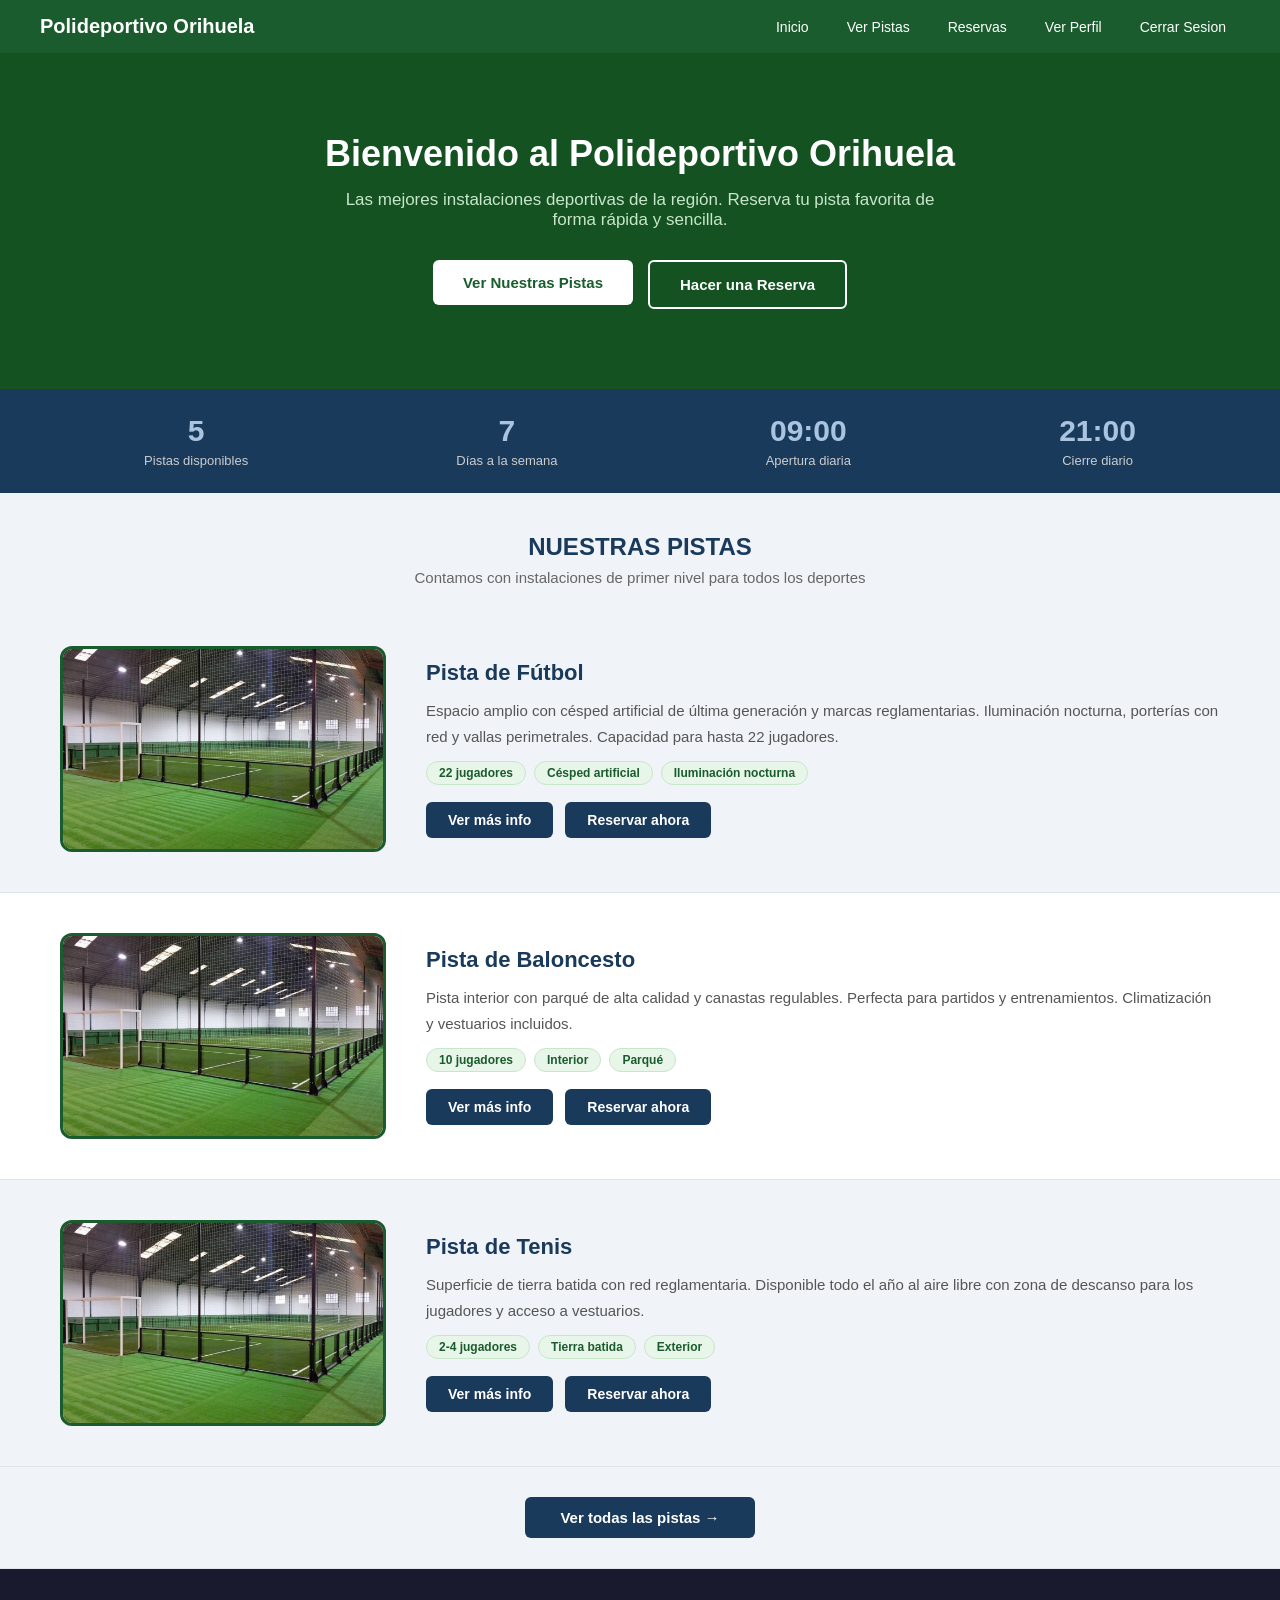
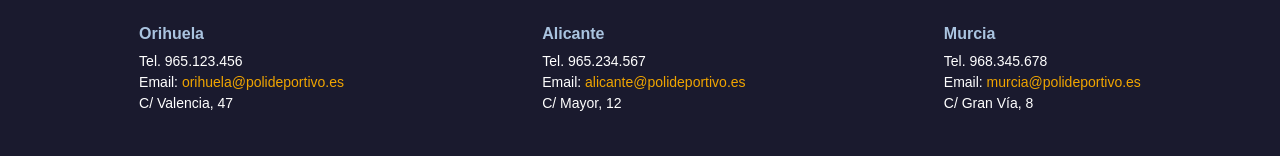
==== index.html @ 720e68ea "seccion deportes finalizada" ====
<!DOCTYPE html>
<html lang="en">
<head>
    <meta charset="UTF-8">
    <meta name="viewport" content="width=device-width, initial-scale=1.0">
    <title>Pagina principal</title>
    <link rel="stylesheet" href="css/cssIndex.css">
</head>
<body>
    <nav>
        <h1><a href="index.html">Polideportivo Orihuela</a></h1>
        <ul>
            <li><a href="index.html">Inicio</a></li>
            <li><a href="pistas.html">Ver Pistas</a></li>
            <li><a href="">Reservas</a></li>
            <li><a href="perfil.html">Ver Perfil</a></li>
            <li><a href="Login.html">Cerrar Sesion</a></li>
        </ul>
    </nav>

    <div class="cabecera">
        <div class="cabecera-contenido">
            <h2>Bienvenido al Polideportivo Orihuela</h2>
            <p>Las mejores instalaciones deportivas de la región. Reserva tu pista favorita de forma rápida y sencilla.</p>
            <div class="cabecera-botones">
                <a href="pistas.html"><button class="btn-cabecera-principal">Ver Nuestras Pistas</button></a>
                <a href="reservas.html"><button class="btn-cabecera-secundario">Hacer una Reserva</button></a>
            </div>
        </div>
    </div>

    <section class="datos-rapidos">
        <div class="dato">
            <span class="dato-numero">5</span>
            <span class="dato-texto">Pistas disponibles</span>
        </div>
        <div class="dato">
            <span class="dato-numero">7</span>
            <span class="dato-texto">Días a la semana</span>
        </div>
        <div class="dato">
            <span class="dato-numero">09:00</span>
            <span class="dato-texto">Apertura diaria</span>
        </div>
        <div class="dato">
            <span class="dato-numero">21:00</span>
            <span class="dato-texto">Cierre diario</span>
        </div>
    </section>

     <section class="seccion-titulo">
        <h2>NUESTRAS PISTAS</h2>
        <p>Contamos con instalaciones de primer nivel para todos los deportes</p>
    </section>

    <section class="deportes">
        <img src="imagenes/pistaDeFutbol.jpg" alt="Pista de fútbol">
        <div class="texto">
            <h2>Pista de Fútbol</h2>
            <p>Espacio amplio con césped artificial de última generación y marcas reglamentarias. Iluminación nocturna, porterías con red y vallas perimetrales. Capacidad para hasta 22 jugadores.</p>
            <div class="info-pista">
                <span class="badge">22 jugadores</span>
                <span class="badge">Césped artificial</span>
                <span class="badge">Iluminación nocturna</span>
            </div>
            <div class="botones">
                <a href="pistas.html"><button>Ver más info</button></a>
                <a href="reservas.html"><button class="btn-reservar">Reservar ahora</button></a>
            </div>
        </div>
    </section>

     <section class="deportes deportes-inverso">
        <img src="imagenes/pistaDeFutbol.jpg" alt="Pista de baloncesto">
        <div class="texto">
            <h2>Pista de Baloncesto</h2>
            <p>Pista interior con parqué de alta calidad y canastas regulables. Perfecta para partidos y entrenamientos. Climatización y vestuarios incluidos.</p>
            <div class="info-pista">
                <span class="badge">10 jugadores</span>
                <span class="badge">Interior</span>
                <span class="badge">Parqué</span>
            </div>
            <div class="botones">
                <a href="pistas.html"><button>Ver más info</button></a>
                <a href="reservas.html"><button class="btn-reservar">Reservar ahora</button></a>
            </div>
        </div>
    </section>

    <section class="deportes">
        <img src="imagenes/pistaDeFutbol.jpg" alt="Pista de tenis">
        <div class="texto">
            <h2>Pista de Tenis</h2>
            <p>Superficie de tierra batida con red reglamentaria. Disponible todo el año al aire libre con zona de descanso para los jugadores y acceso a vestuarios.</p>
            <div class="info-pista">
                <span class="badge">2-4 jugadores</span>
                <span class="badge">Tierra batida</span>
                <span class="badge">Exterior</span>
            </div>
            <div class="botones">
                <a href="pistas.html"><button>Ver más info</button></a>
                <a href="reservas.html"><button class="btn-reservar">Reservar ahora</button></a>
            </div>
        </div>
    </section>

    <div class="ver-todas">
        <a href="pistas.html"><button class="btn-ver-todas">Ver todas las pistas →</button></a>
    </div>




    
    <footer>
        <div class="footer">
            <h3>Orihuela</h3>
            <p>Tel. 965.123.456</p>
            <p>Email: <a href="#">orihuela@polideportivo.es</a></p>
            <p>C/ Valencia, 47</p>
        </div>
        <div class="footer">
            <h3>Alicante</h3>
            <p>Tel. 965.234.567</p>
            <p>Email: <a href="#">alicante@polideportivo.es</a></p>
            <p>C/ Mayor, 12</p>
        </div>
        <div class="footer">
            <h3>Murcia</h3>
            <p>Tel. 968.345.678</p>
            <p>Email: <a href="#">murcia@polideportivo.es</a></p>
            <p>C/ Gran Vía, 8</p>
        </div>
    </footer>

</body>
</html>
---- css/cssIndex.css ----
body {
    margin: 0;
    padding: 0;
    font-family: Arial, sans-serif;
    background-color: #f4f7f6;
}

nav {
    display: flex;
    justify-content: space-between;
    align-items: center;
    padding: 15px 40px;
    background-color: #1a5c2d;
    color: white;
}

nav h1 {
    font-size: 20px;
    margin: 0;
}

nav h1 a {
    color: white;
    text-decoration: none;
    font-weight: bold;
}

nav ul {
    list-style: none;
    display: flex;
    gap: 10px;
    margin: 0;
    padding: 0;
}

nav ul li a {
    color: white;
    text-decoration: none;
    font-size: 14px;
    padding: 7px 14px;
    border-radius: 5px;
}

nav ul li a:hover {
    background-color: #145222;
}

.cabecera {
    background-color: #145222;
    padding: 80px 40px;
    text-align: center;
    color: white;
}

.cabecera-contenido h2 {
    font-size: 36px;
    margin: 0 0 15px 0;
    color: white;
    background: none;
    padding: 0;
    text-align: center;
}

.cabecera-contenido p {
    font-size: 17px;
    color: #c8e6c9;
    margin: 0 0 30px 0;
    max-width: 600px;
    margin-left: auto;
    margin-right: auto;
}

.cabecera-botones {
    display: flex;
    justify-content: center;
    gap: 15px;
}

.btn-cabecera-principal {
    padding: 14px 30px;
    background-color: white;
    color: #1a5c2d;
    border: none;
    border-radius: 6px;
    cursor: pointer;
    font-weight: bold;
    font-size: 15px;
}

.btn-cabecera-principal:hover {
    background-color: #e8f5e9;
}

.btn-cabecera-secundario {
    padding: 14px 30px;
    background-color: transparent;
    color: white;
    border: 2px solid white;
    border-radius: 6px;
    cursor: pointer;
    font-weight: bold;
    font-size: 15px;
}

.btn-cabecera-secundario:hover {
    background-color: rgba(255,255,255,0.1);
}

.datos-rapidos {
    display: flex;
    justify-content: space-around;
    background-color: #1a3a5c;
    padding: 25px 40px;
    color: white;
}

.dato {
    display: flex;
    flex-direction: column;
    align-items: center;
    gap: 5px;
}

.dato-numero {
    font-size: 30px;
    font-weight: bold;
    color: #aac4e0;
}

.dato-texto {
    font-size: 13px;
    color: #ccc;
}

.seccion-titulo {
    text-align: center;
    padding: 40px 30px 20px 30px;
    background-color: #f0f4f8;
}

.seccion-titulo h2 {
    color: #1a3a5c;
    font-size: 24px;
    margin: 0 0 8px 0;
    text-align: center;
    padding: 0;
    background: none;
}

.seccion-titulo p {
    color: #666;
    font-size: 15px;
    margin: 0;
}

.deportes {
    display: flex;
    align-items: center;
    gap: 40px;
    padding: 40px 60px;
    background-color: #f0f4f8;
    border-bottom: 1px solid #dde4ec;
}

.deportes-inverso {
    background-color: #ffffff;
}

.deportes img {
    width: 320px;
    height: 200px;
    border-radius: 12px;
    border: 3px solid #1a5c2d;
    background-color: #c8e6c9;
}

.texto {
    display: flex;
    flex-direction: column;
    gap: 12px;
    flex: 1;
}

.texto h2 {
    text-align: left;
    padding: 0;
    background-color: transparent;
    color: #1a3a5c;
    font-size: 22px;
    margin: 0;
}

.texto p {
    color: #555;
    line-height: 1.7;
    margin: 0;
    font-size: 15px;
}

.info-pista {
    display: flex;
    gap: 8px;
    flex-wrap: wrap;
}

.badge {
    background-color: #e8f5e9;
    color: #1a5c2d;
    padding: 4px 12px;
    border-radius: 12px;
    font-size: 12px;
    font-weight: bold;
    border: 1px solid #c8e6c9;
}

.botones {
    display: flex;
    gap: 12px;
    margin-top: 5px;
}

.botones button {
    padding: 10px 22px;
    background-color: #1a3a5c;
    color: white;
    border: none;
    border-radius: 6px;
    cursor: pointer;
    font-weight: bold;
    font-size: 14px;
}

.botones button:hover {
    background-color: #122a45;
}

.btn-reservar {
    background-color: #1a5c2d;
}

.btn-reservar:hover {
    background-color: #145222;
}

.ver-todas {
    text-align: center;
    padding: 30px;
    background-color: #f0f4f8;
    border-bottom: 1px solid #dde4ec;
}

.btn-ver-todas {
    padding: 12px 35px;
    background-color: #1a3a5c;
    color: white;
    border: none;
    border-radius: 6px;
    cursor: pointer;
    font-weight: bold;
    font-size: 15px;
}

.btn-ver-todas:hover {
    background-color: #122a45;
}



footer {
    display: flex;
    justify-content: space-around;
    padding: 40px;
    background-color: #1a1a2e;
    color: white;
}

.footer h3 {
    margin-bottom: 10px;
    color: #aac4e0;
    font-size: 16px;
}

.footer p {
    font-size: 14px;
    margin: 5px 0;
}

.footer a {
    color: #f0a500;
    text-decoration: none;
}

.footer a:hover {
    color: #ffc233;
}
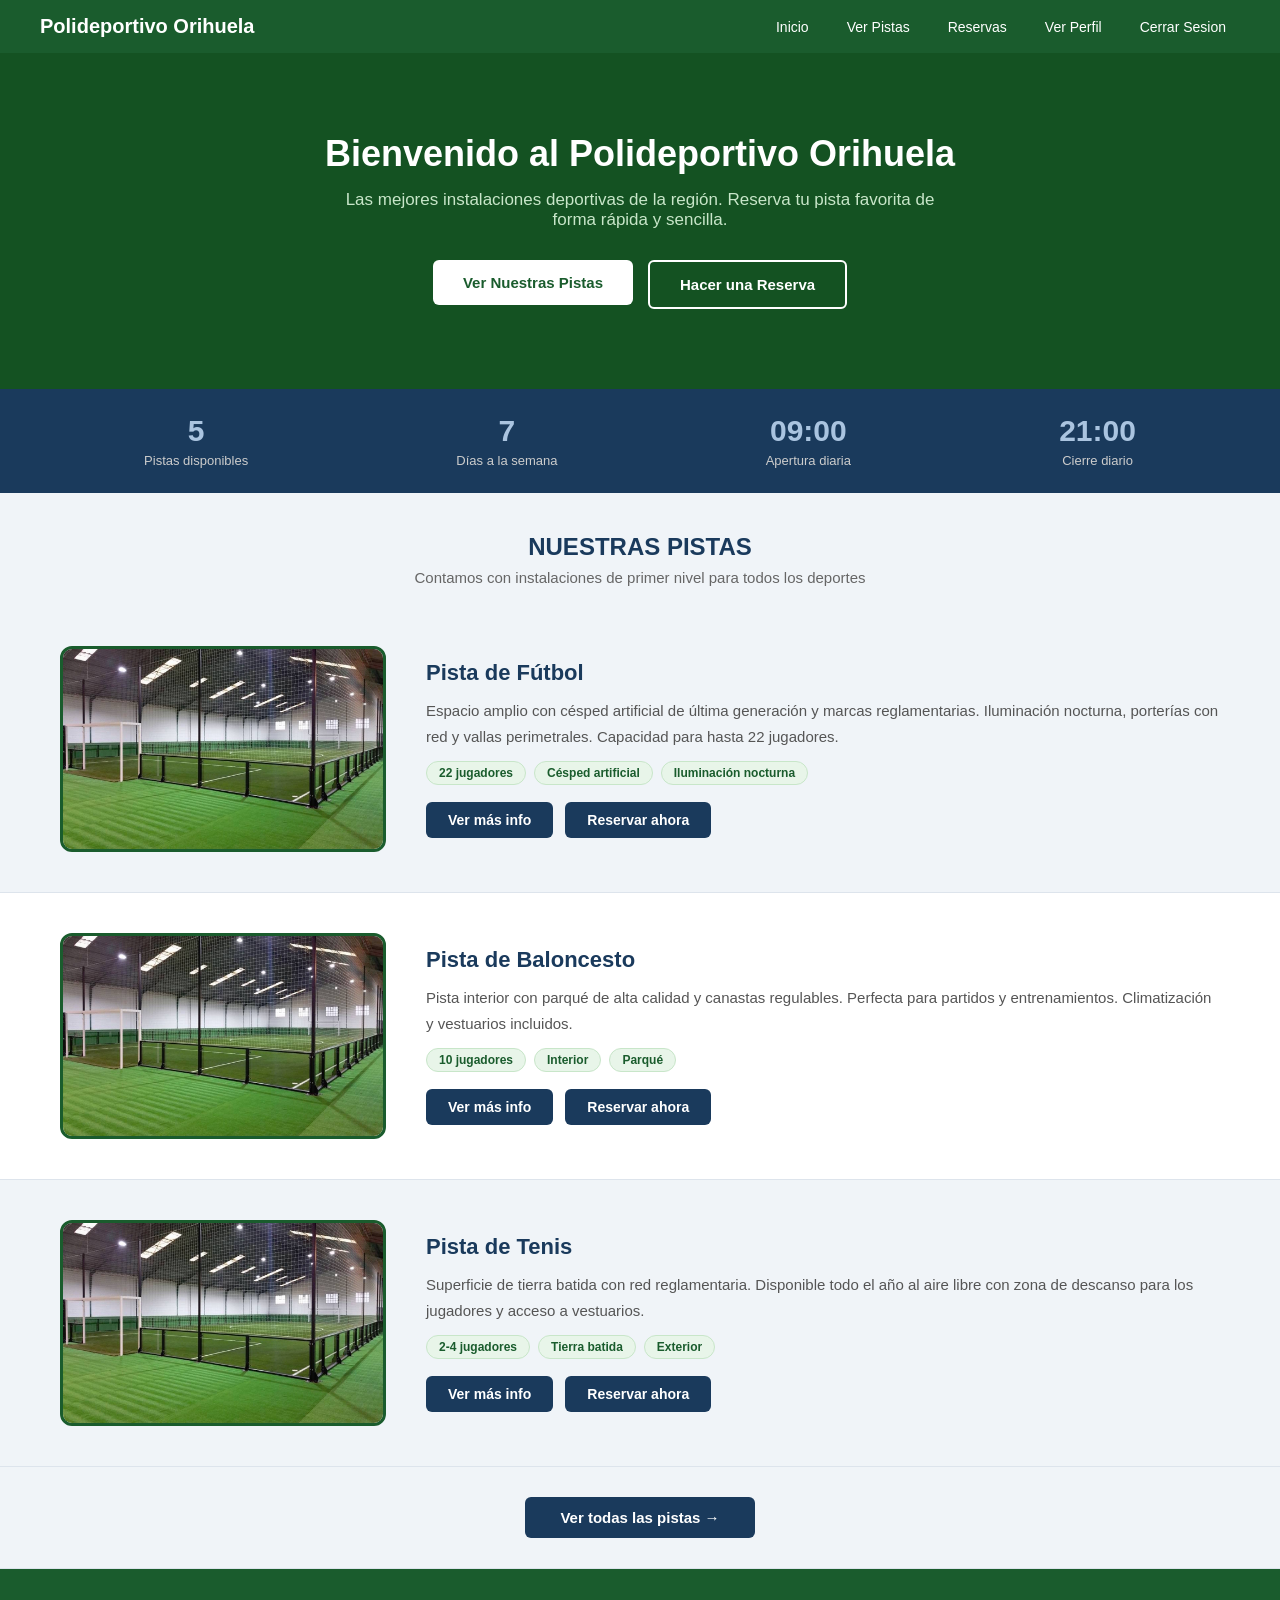
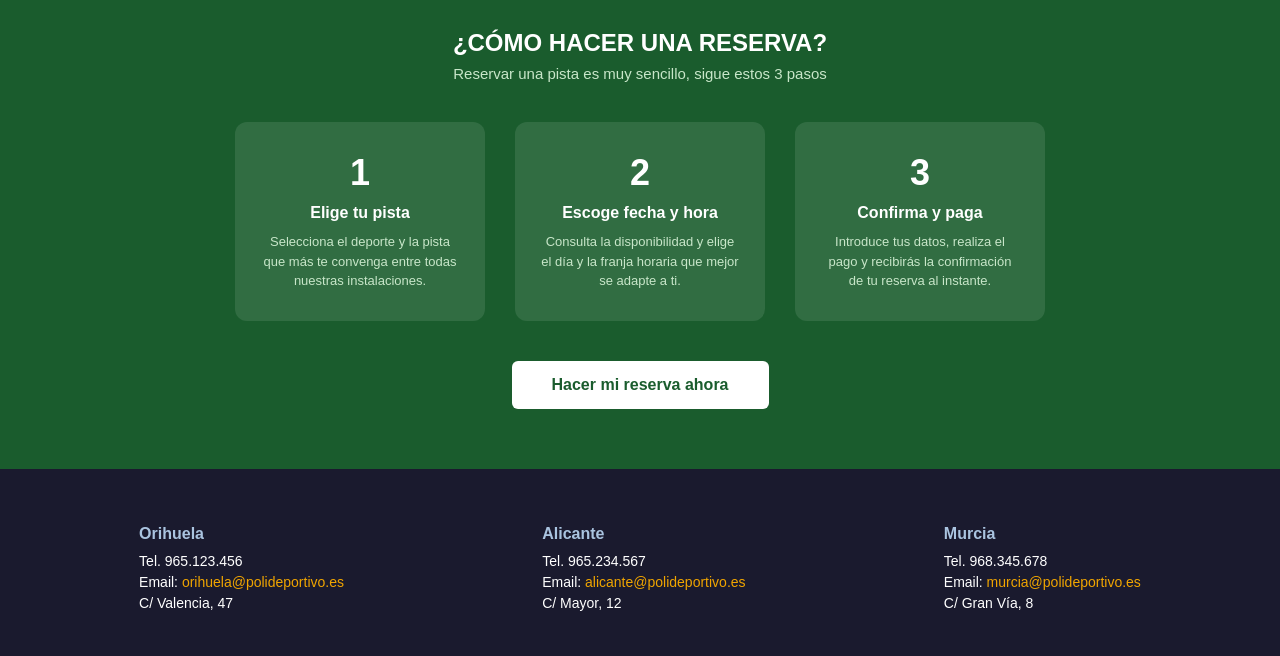
==== commit 0d21c5af: "Realizar apartado de como se realiza una reserva con tipografia pendiente de cambiar" ====
--- a/index.html
+++ b/index.html
@@ -108,6 +108,30 @@
         <a href="pistas.html"><button class="btn-ver-todas">Ver todas las pistas →</button></a>
     </div>
 
+     <section class="como-reservar">
+        <h2>¿CÓMO HACER UNA RESERVA?</h2>
+        <p>Reservar una pista es muy sencillo, sigue estos 3 pasos</p>
+        <div class="pasos">
+            <div class="paso">
+                <span class="paso-numero">1</span>
+                <h3>Elige tu pista</h3>
+                <p>Selecciona el deporte y la pista que más te convenga entre todas nuestras instalaciones.</p>
+            </div>
+            <div class="paso">
+                <span class="paso-numero">2</span>
+                <h3>Escoge fecha y hora</h3>
+                <p>Consulta la disponibilidad y elige el día y la franja horaria que mejor se adapte a ti.</p>
+            </div>
+            <div class="paso">
+                <span class="paso-numero">3</span>
+                <h3>Confirma y paga</h3>
+                <p>Introduce tus datos, realiza el pago y recibirás la confirmación de tu reserva al instante.</p>
+            </div>
+        </div>
+        <a href="reservas.html"><button class="btn-reserva-grande">Hacer mi reserva ahora</button></a>
+    </section>
+
+
 
 
 
--- a/css/cssIndex.css
+++ b/css/cssIndex.css
@@ -264,6 +264,80 @@
     background-color: #122a45;
 }
 
+.como-reservar {
+    background-color: #1a5c2d;
+    color: white;
+    padding: 60px 40px;
+    text-align: center;
+}
+
+.como-reservar h2 {
+    font-size: 24px;
+    margin: 0 0 8px 0;
+    color: white;
+    text-align: center;
+    padding: 0;
+    background: none;
+}
+
+.como-reservar > p {
+    color: #c8e6c9;
+    margin: 0 0 40px 0;
+    font-size: 15px;
+}
+
+.pasos {
+    display: flex;
+    justify-content: center;
+    gap: 30px;
+    margin-bottom: 40px;
+}
+
+.paso {
+    background-color: rgba(255,255,255,0.1);
+    border-radius: 12px;
+    padding: 30px 25px;
+    width: 200px;
+}
+
+.paso-numero {
+    font-size: 36px;
+    font-weight: bold;
+    color: white;
+    display: block;
+    margin-bottom: 10px;
+}
+
+.paso h3 {
+    margin: 0 0 10px 0;
+    font-size: 16px;
+    color: white;
+}
+
+.paso p {
+    margin: 0;
+    font-size: 13px;
+    color: #c8e6c9;
+    line-height: 1.5;
+}
+
+.btn-reserva-grande {
+    padding: 15px 40px;
+    background-color: white;
+    color: #1a5c2d;
+    border: none;
+    border-radius: 6px;
+    cursor: pointer;
+    font-weight: bold;
+    font-size: 16px;
+}
+
+.btn-reserva-grande:hover {
+    background-color: #e8f5e9;
+}
+
+
+
 
 
 footer {
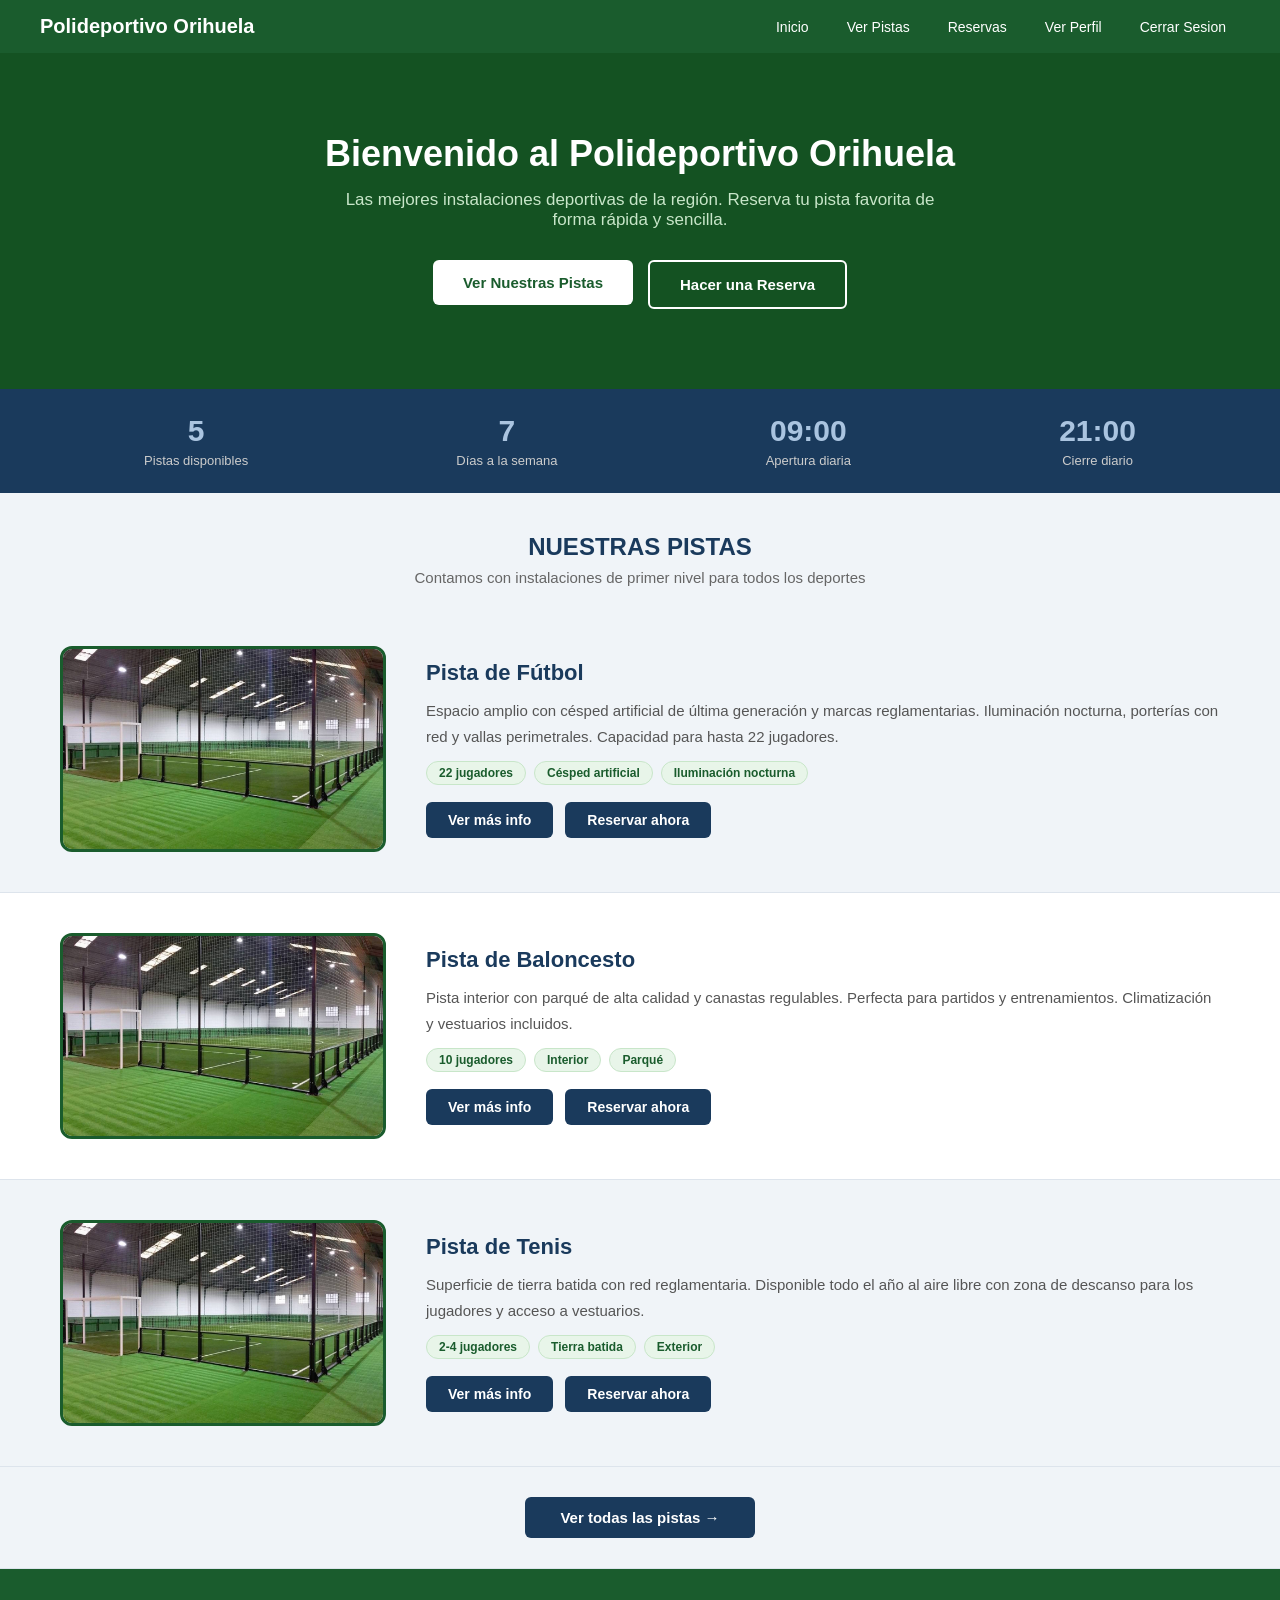
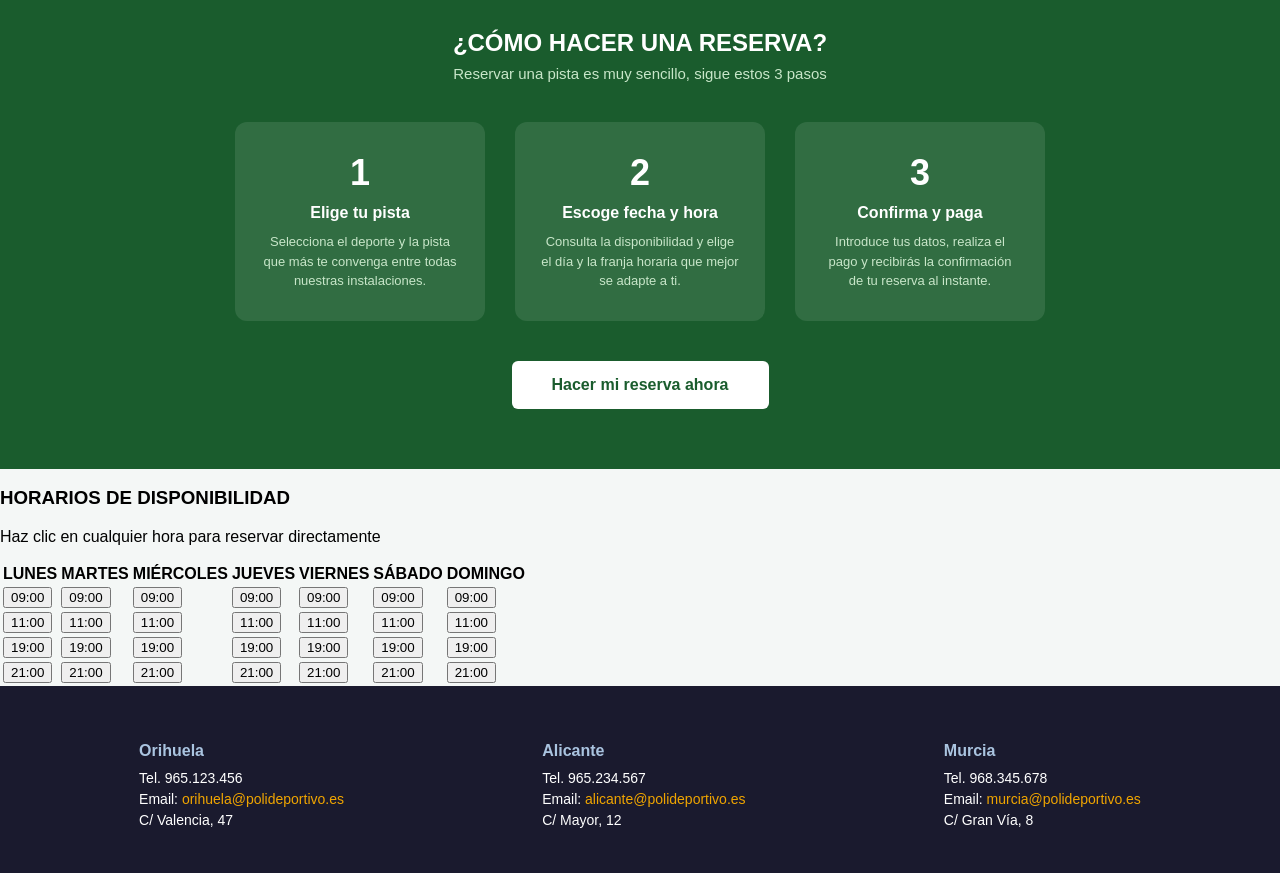
==== commit 97da132d: "html del calendario realizado falta aplicarle las hojas de estilo" ====
--- a/index.html
+++ b/index.html
@@ -131,6 +131,63 @@
         <a href="reservas.html"><button class="btn-reserva-grande">Hacer mi reserva ahora</button></a>
     </section>
 
+      <section id="calendario">
+        <h3>HORARIOS DE DISPONIBILIDAD</h3>
+        <p class="calendario-sub">Haz clic en cualquier hora para reservar directamente</p>
+        <table>
+            <thead>
+                <tr>
+                    <th>LUNES</th>
+                    <th>MARTES</th>
+                    <th>MIÉRCOLES</th>
+                    <th>JUEVES</th>
+                    <th>VIERNES</th>
+                    <th>SÁBADO</th>
+                    <th>DOMINGO</th>
+                </tr>
+            </thead>
+            <tbody>
+                <tr>
+                    <td><a href="reservas.html"><button class="hora">09:00</button></a></td>
+                    <td><a href="reservas.html"><button class="hora">09:00</button></a></td>
+                    <td><a href="reservas.html"><button class="hora">09:00</button></a></td>
+                    <td><a href="reservas.html"><button class="hora">09:00</button></a></td>
+                    <td><a href="reservas.html"><button class="hora">09:00</button></a></td>
+                    <td><a href="reservas.html"><button class="hora">09:00</button></a></td>
+                    <td><a href="reservas.html"><button class="hora">09:00</button></a></td>
+                </tr>
+                <tr>
+                    <td><a href="reservas.html"><button class="hora">11:00</button></a></td>
+                    <td><a href="reservas.html"><button class="hora">11:00</button></a></td>
+                    <td><a href="reservas.html"><button class="hora">11:00</button></a></td>
+                    <td><a href="reservas.html"><button class="hora">11:00</button></a></td>
+                    <td><a href="reservas.html"><button class="hora">11:00</button></a></td>
+                    <td><a href="reservas.html"><button class="hora">11:00</button></a></td>
+                    <td><a href="reservas.html"><button class="hora">11:00</button></a></td>
+                </tr>
+                <tr>
+                    <td><a href="reservas.html"><button class="hora">19:00</button></a></td>
+                    <td><a href="reservas.html"><button class="hora">19:00</button></a></td>
+                    <td><a href="reservas.html"><button class="hora">19:00</button></a></td>
+                    <td><a href="reservas.html"><button class="hora">19:00</button></a></td>
+                    <td><a href="reservas.html"><button class="hora">19:00</button></a></td>
+                    <td><a href="reservas.html"><button class="hora">19:00</button></a></td>
+                    <td><a href="reservas.html"><button class="hora">19:00</button></a></td>
+                </tr>
+                <tr>
+                    <td><a href="reservas.html"><button class="hora">21:00</button></a></td>
+                    <td><a href="reservas.html"><button class="hora">21:00</button></a></td>
+                    <td><a href="reservas.html"><button class="hora">21:00</button></a></td>
+                    <td><a href="reservas.html"><button class="hora">21:00</button></a></td>
+                    <td><a href="reservas.html"><button class="hora">21:00</button></a></td>
+                    <td><a href="reservas.html"><button class="hora">21:00</button></a></td>
+                    <td><a href="reservas.html"><button class="hora">21:00</button></a></td>
+                </tr>
+            </tbody>
+        </table>
+    </section>
+
+
 
 
 
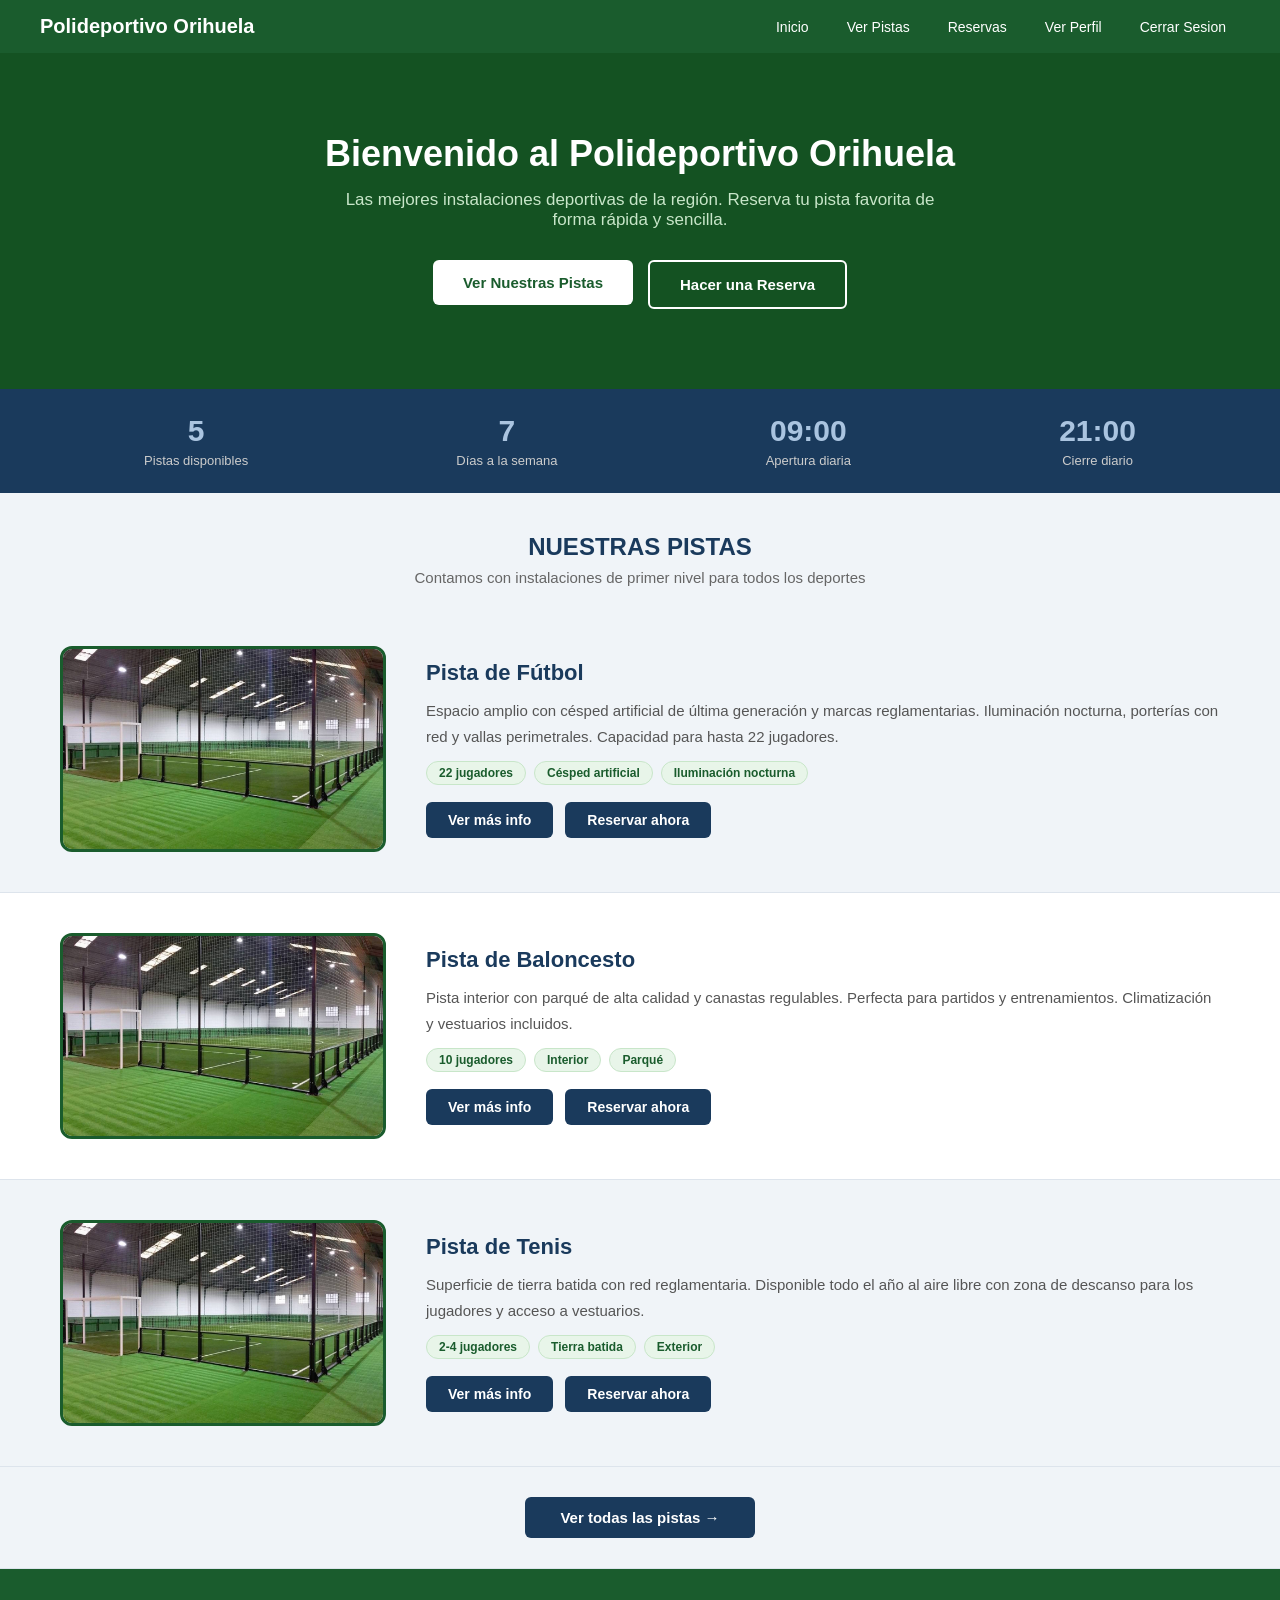
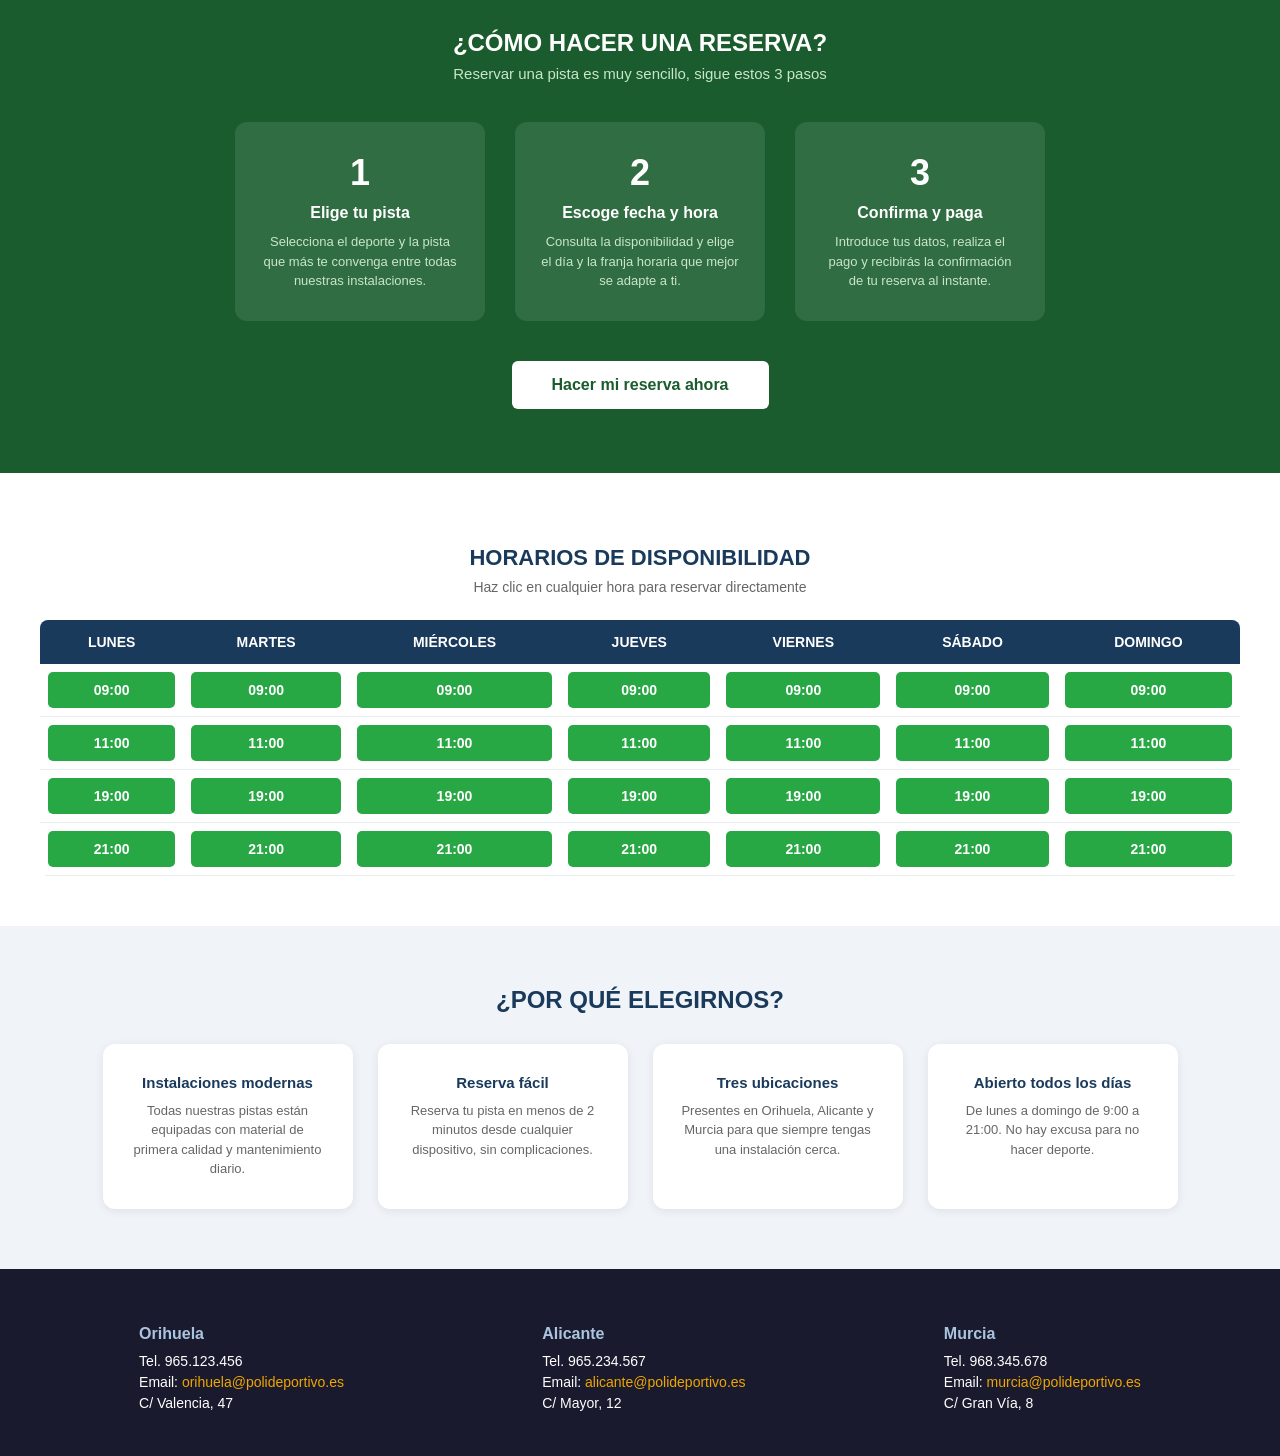
==== commit 981528a3: "Realizado hojas de estilo al ultimo apartado" ====
--- a/index.html
+++ b/index.html
@@ -187,6 +187,29 @@
         </table>
     </section>
 
+     <section class="por-que">
+        <h2>¿POR QUÉ ELEGIRNOS?</h2>
+        <div class="razones">
+            <div class="razon">
+                <h3>Instalaciones modernas</h3>
+                <p>Todas nuestras pistas están equipadas con material de primera calidad y mantenimiento diario.</p>
+            </div>
+            <div class="razon">
+                <h3>Reserva fácil</h3>
+                <p>Reserva tu pista en menos de 2 minutos desde cualquier dispositivo, sin complicaciones.</p>
+            </div>
+            <div class="razon">
+                <h3>Tres ubicaciones</h3>
+                <p>Presentes en Orihuela, Alicante y Murcia para que siempre tengas una instalación cerca.</p>
+            </div>
+            <div class="razon">
+                <h3>Abierto todos los días</h3>
+                <p>De lunes a domingo de 9:00 a 21:00. No hay excusa para no hacer deporte.</p>
+            </div>
+        </div>
+    </section>
+
+
 
 
 
--- a/css/cssIndex.css
+++ b/css/cssIndex.css
@@ -336,8 +336,104 @@
     background-color: #e8f5e9;
 }
 
-
-
+#calendario {
+    background-color: #ffffff;
+    padding: 50px 40px;
+    border-top: 4px solid #1a5c2d;
+    text-align: center;
+}
+
+#calendario h3 {
+    margin-bottom: 8px;
+    font-size: 22px;
+    color: #1a3a5c;
+}
+
+.calendario-sub {
+    color: #666;
+    font-size: 14px;
+    margin: 0 0 25px 0;
+}
+
+#calendario table {
+    width: 100%;
+    border-collapse: collapse;
+    border-radius: 8px;
+    overflow: hidden;
+}
+
+#calendario th {
+    padding: 14px;
+    background-color: #1a3a5c;
+    color: white;
+    text-align: center;
+    font-size: 14px;
+}
+
+#calendario td {
+    padding: 8px;
+    text-align: center;
+    border-bottom: 1px solid #e8edf2;
+}
+
+.hora {
+    width: 100%;
+    padding: 10px;
+    background-color: #28a745;
+    color: white;
+    border: none;
+    border-radius: 5px;
+    cursor: pointer;
+    font-weight: bold;
+    font-size: 14px;
+}
+
+.hora:hover {
+    background-color: #1e7e34;
+}
+
+.por-que {
+    background-color: #f0f4f8;
+    padding: 60px 40px;
+    text-align: center;
+}
+
+.por-que h2 {
+    color: #1a3a5c;
+    font-size: 24px;
+    margin: 0 0 30px 0;
+    text-align: center;
+    padding: 0;
+    background: none;
+}
+
+.razones {
+    display: flex;
+    justify-content: center;
+    gap: 25px;
+    flex-wrap: wrap;
+}
+
+.razon {
+    background-color: white;
+    border-radius: 12px;
+    padding: 30px 25px;
+    width: 200px;
+    box-shadow: 0 2px 10px rgba(0,0,0,0.08);
+}
+
+.razon h3 {
+    margin: 0 0 10px 0;
+    font-size: 15px;
+    color: #1a3a5c;
+}
+
+.razon p {
+    margin: 0;
+    font-size: 13px;
+    color: #666;
+    line-height: 1.5;
+}
 
 
 footer {
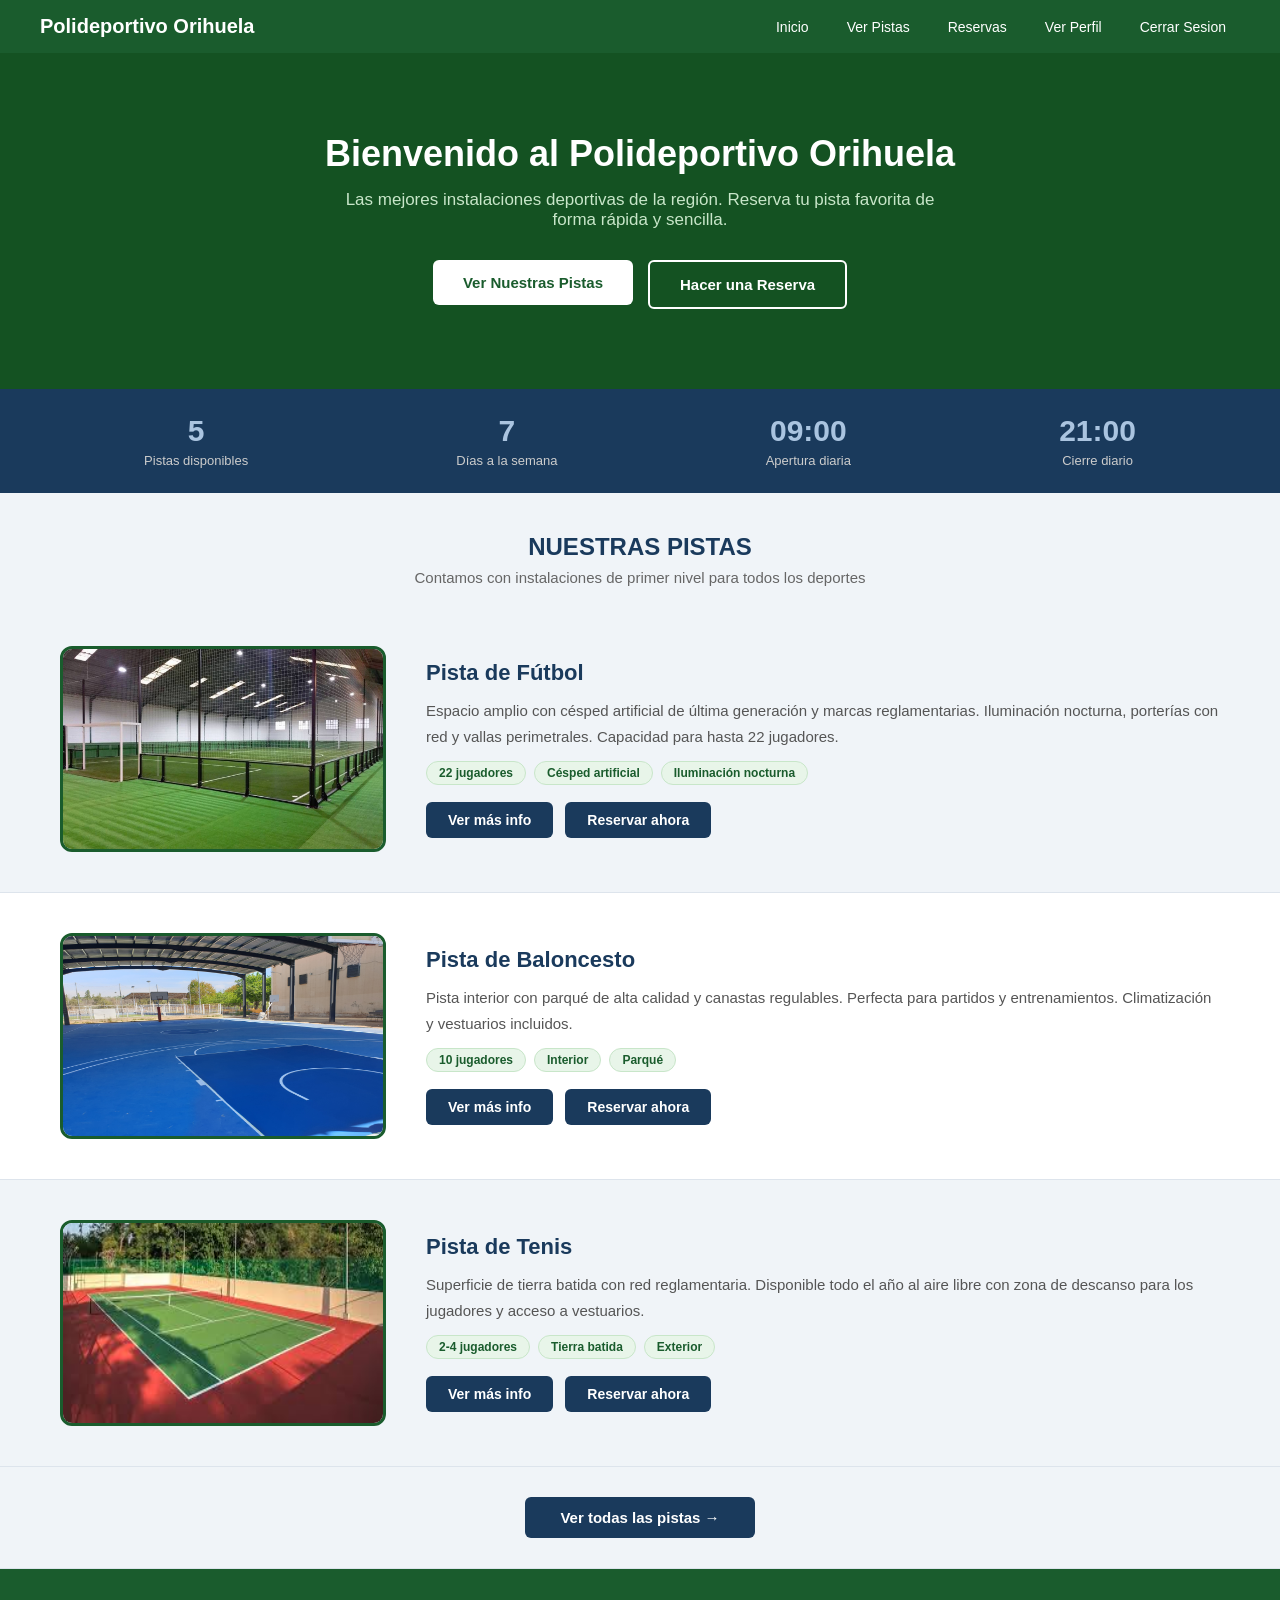
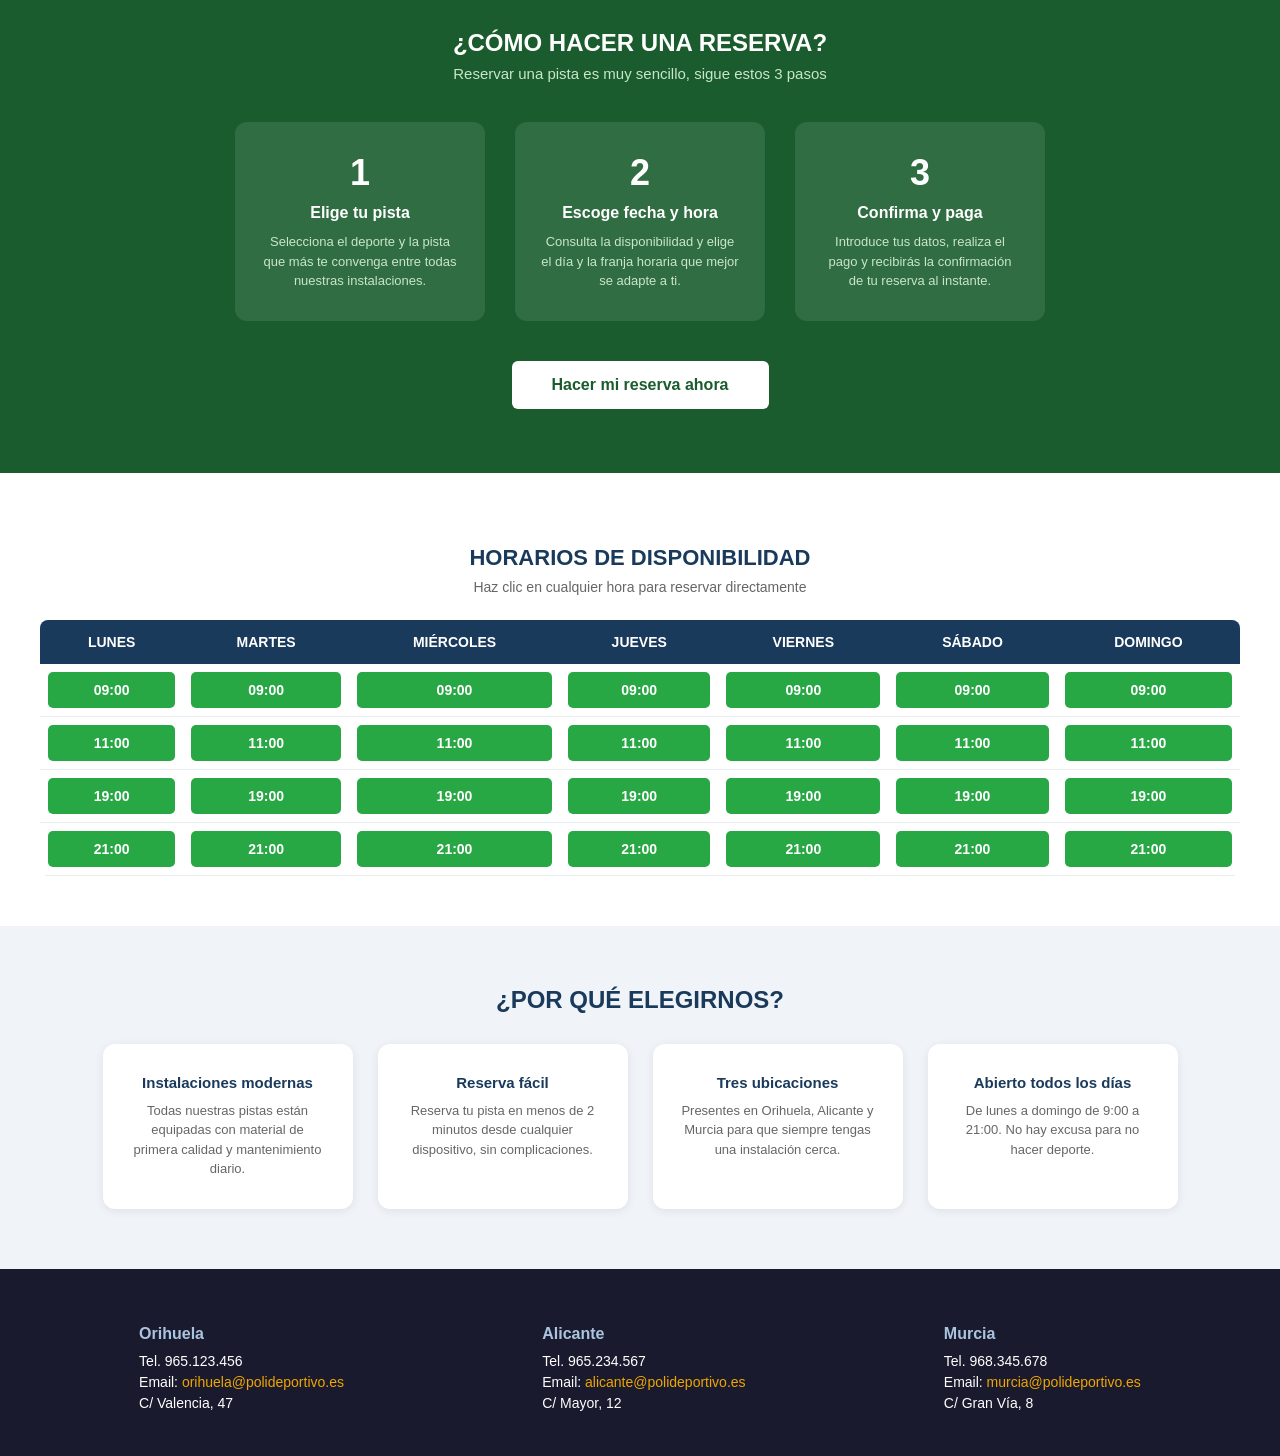
==== commit 9017acf6: "Agregado imagenes de las pistas correctamente." ====
--- a/index.html
+++ b/index.html
@@ -71,7 +71,7 @@
     </section>
 
      <section class="deportes deportes-inverso">
-        <img src="imagenes/pistaDeFutbol.jpg" alt="Pista de baloncesto">
+        <img src="imagenes/pistaBaloncesto.jpg" alt="Pista de baloncesto">
         <div class="texto">
             <h2>Pista de Baloncesto</h2>
             <p>Pista interior con parqué de alta calidad y canastas regulables. Perfecta para partidos y entrenamientos. Climatización y vestuarios incluidos.</p>
@@ -88,7 +88,7 @@
     </section>
 
     <section class="deportes">
-        <img src="imagenes/pistaDeFutbol.jpg" alt="Pista de tenis">
+        <img src="imagenes/pistaTennis.jpg" alt="Pista de tenis">
         <div class="texto">
             <h2>Pista de Tenis</h2>
             <p>Superficie de tierra batida con red reglamentaria. Disponible todo el año al aire libre con zona de descanso para los jugadores y acceso a vestuarios.</p>
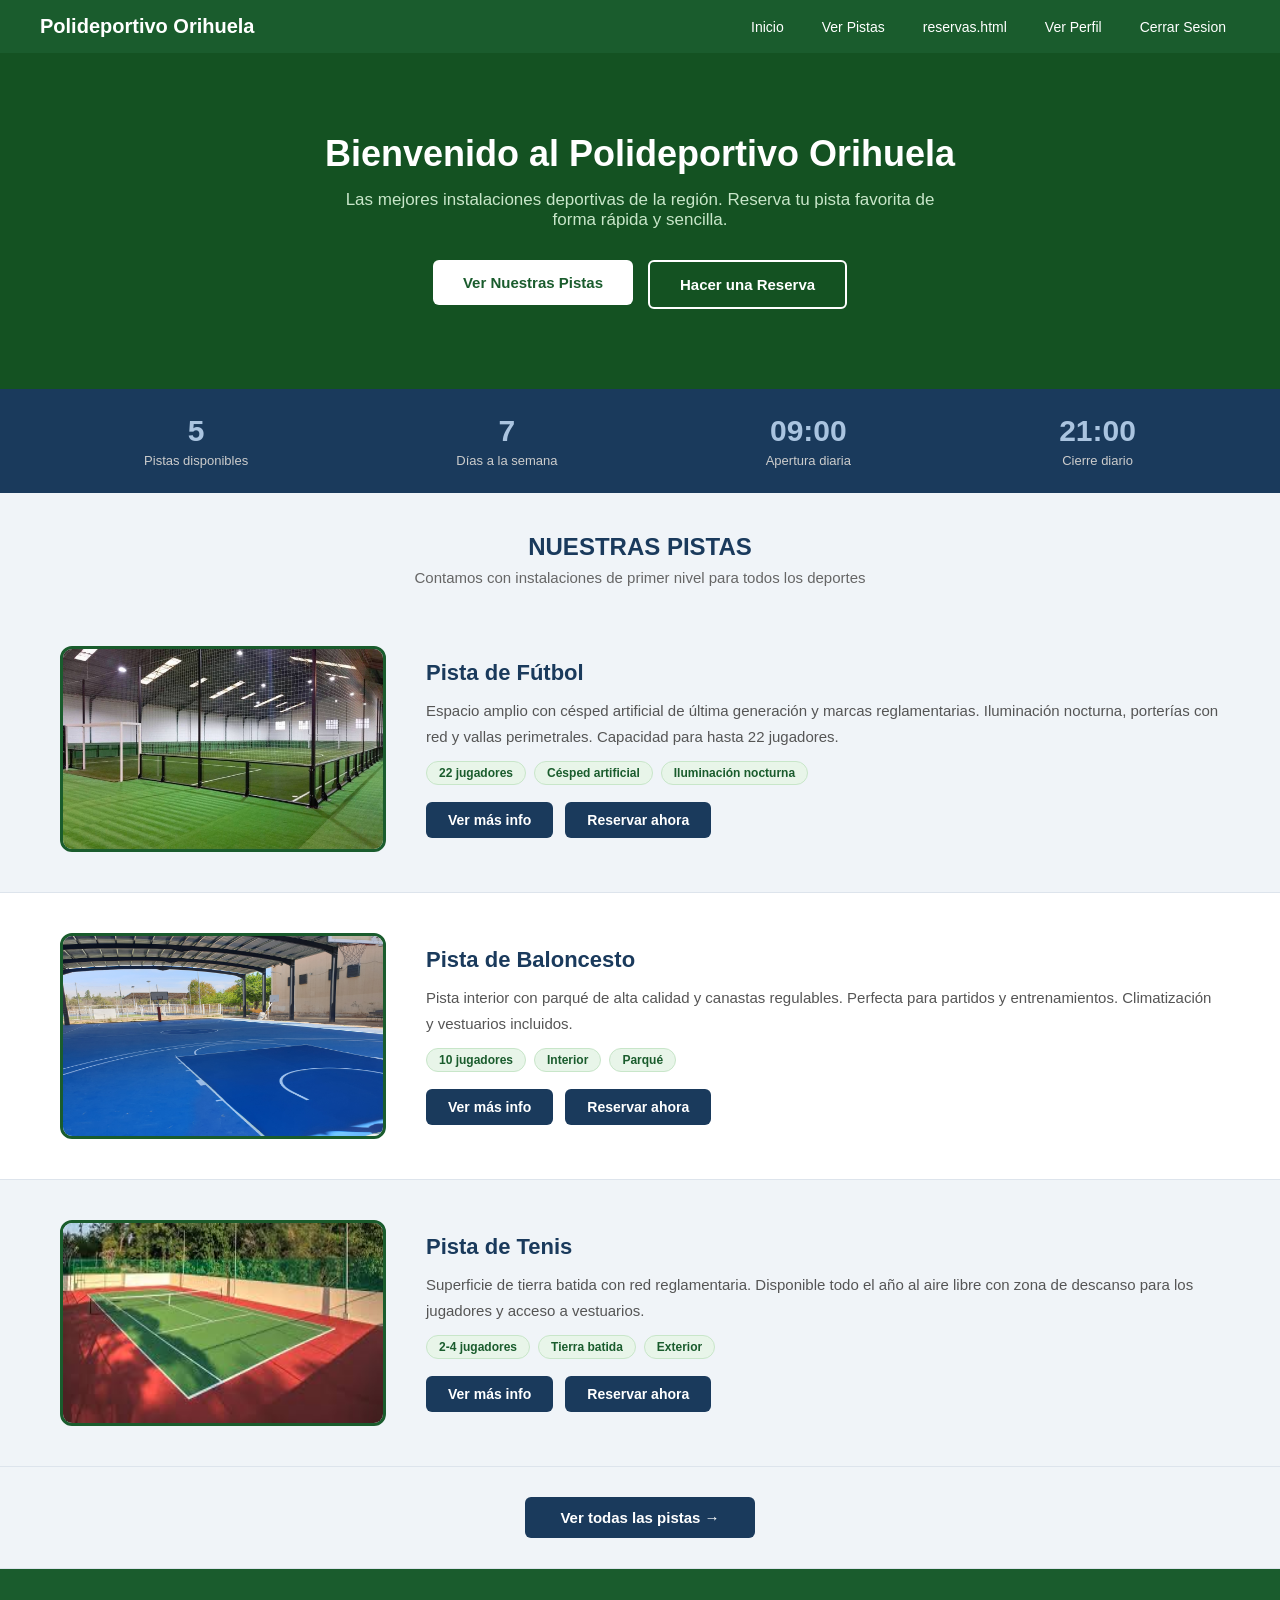
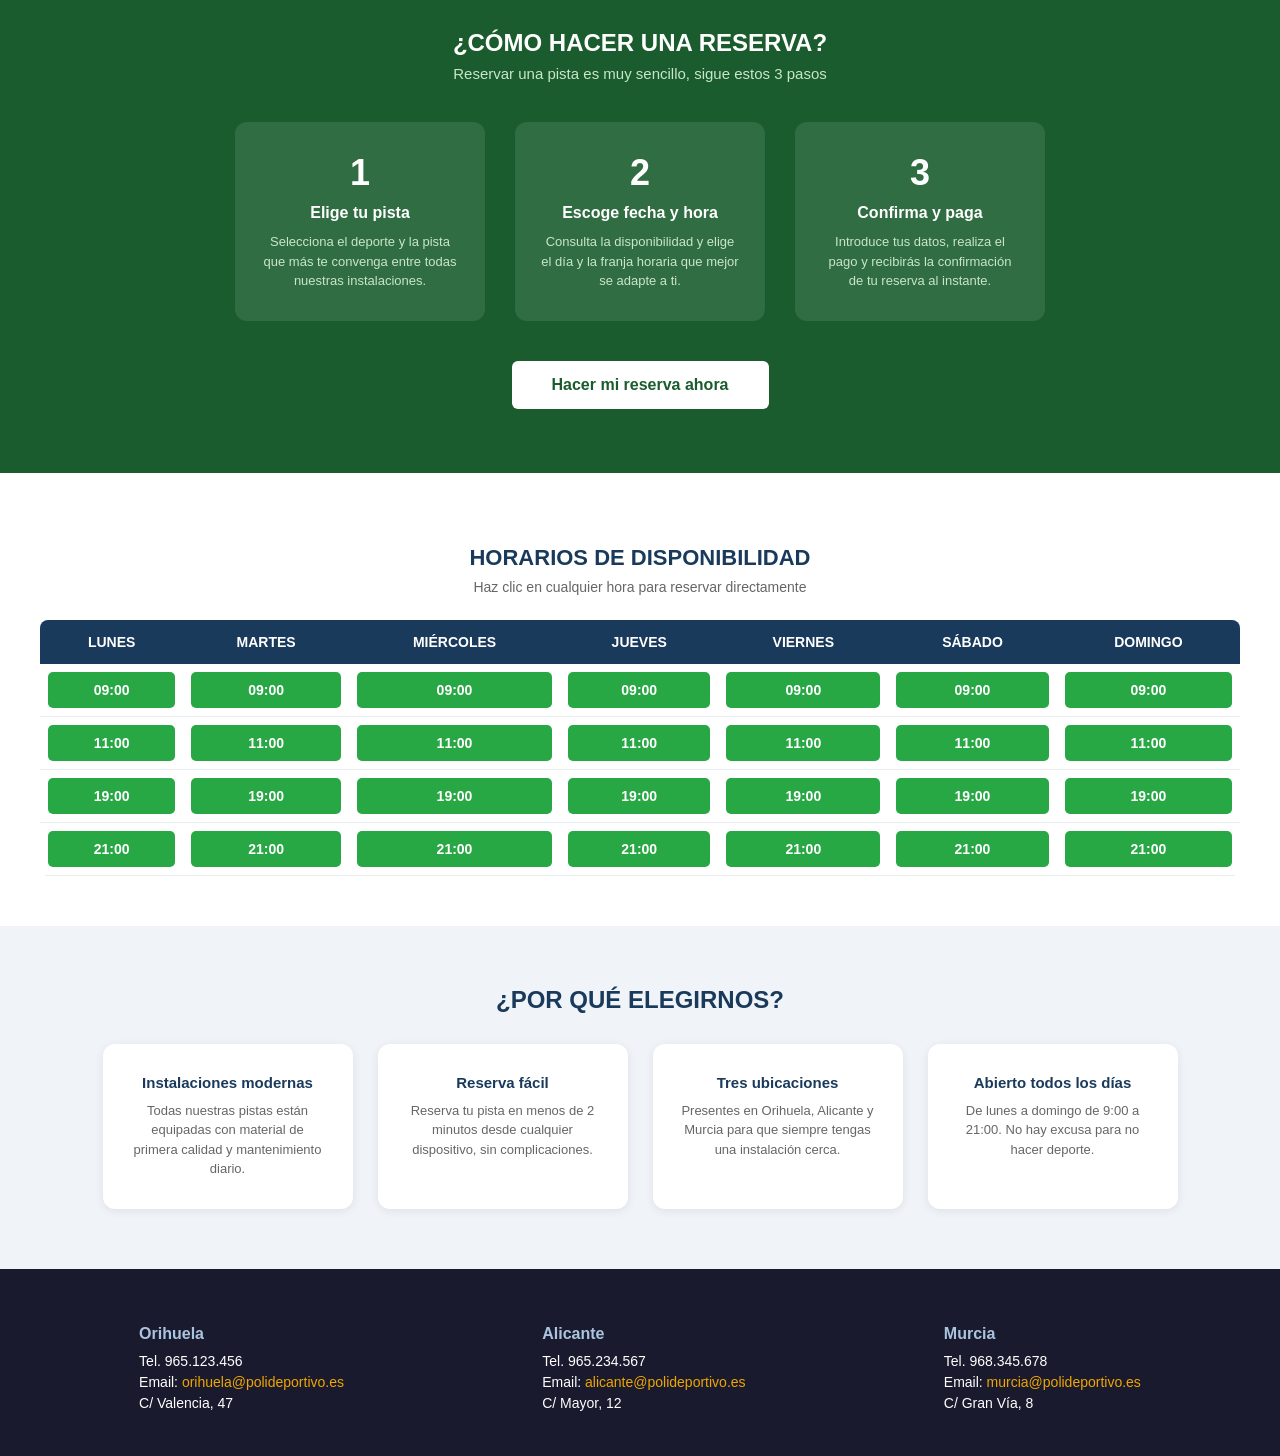
==== commit 196492ff: "Arreglado problema del nav." ====
--- a/index.html
+++ b/index.html
@@ -12,7 +12,7 @@
         <ul>
             <li><a href="index.html">Inicio</a></li>
             <li><a href="pistas.html">Ver Pistas</a></li>
-            <li><a href="">Reservas</a></li>
+            <li><a href="">reservas.html</a></li>
             <li><a href="perfil.html">Ver Perfil</a></li>
             <li><a href="Login.html">Cerrar Sesion</a></li>
         </ul>
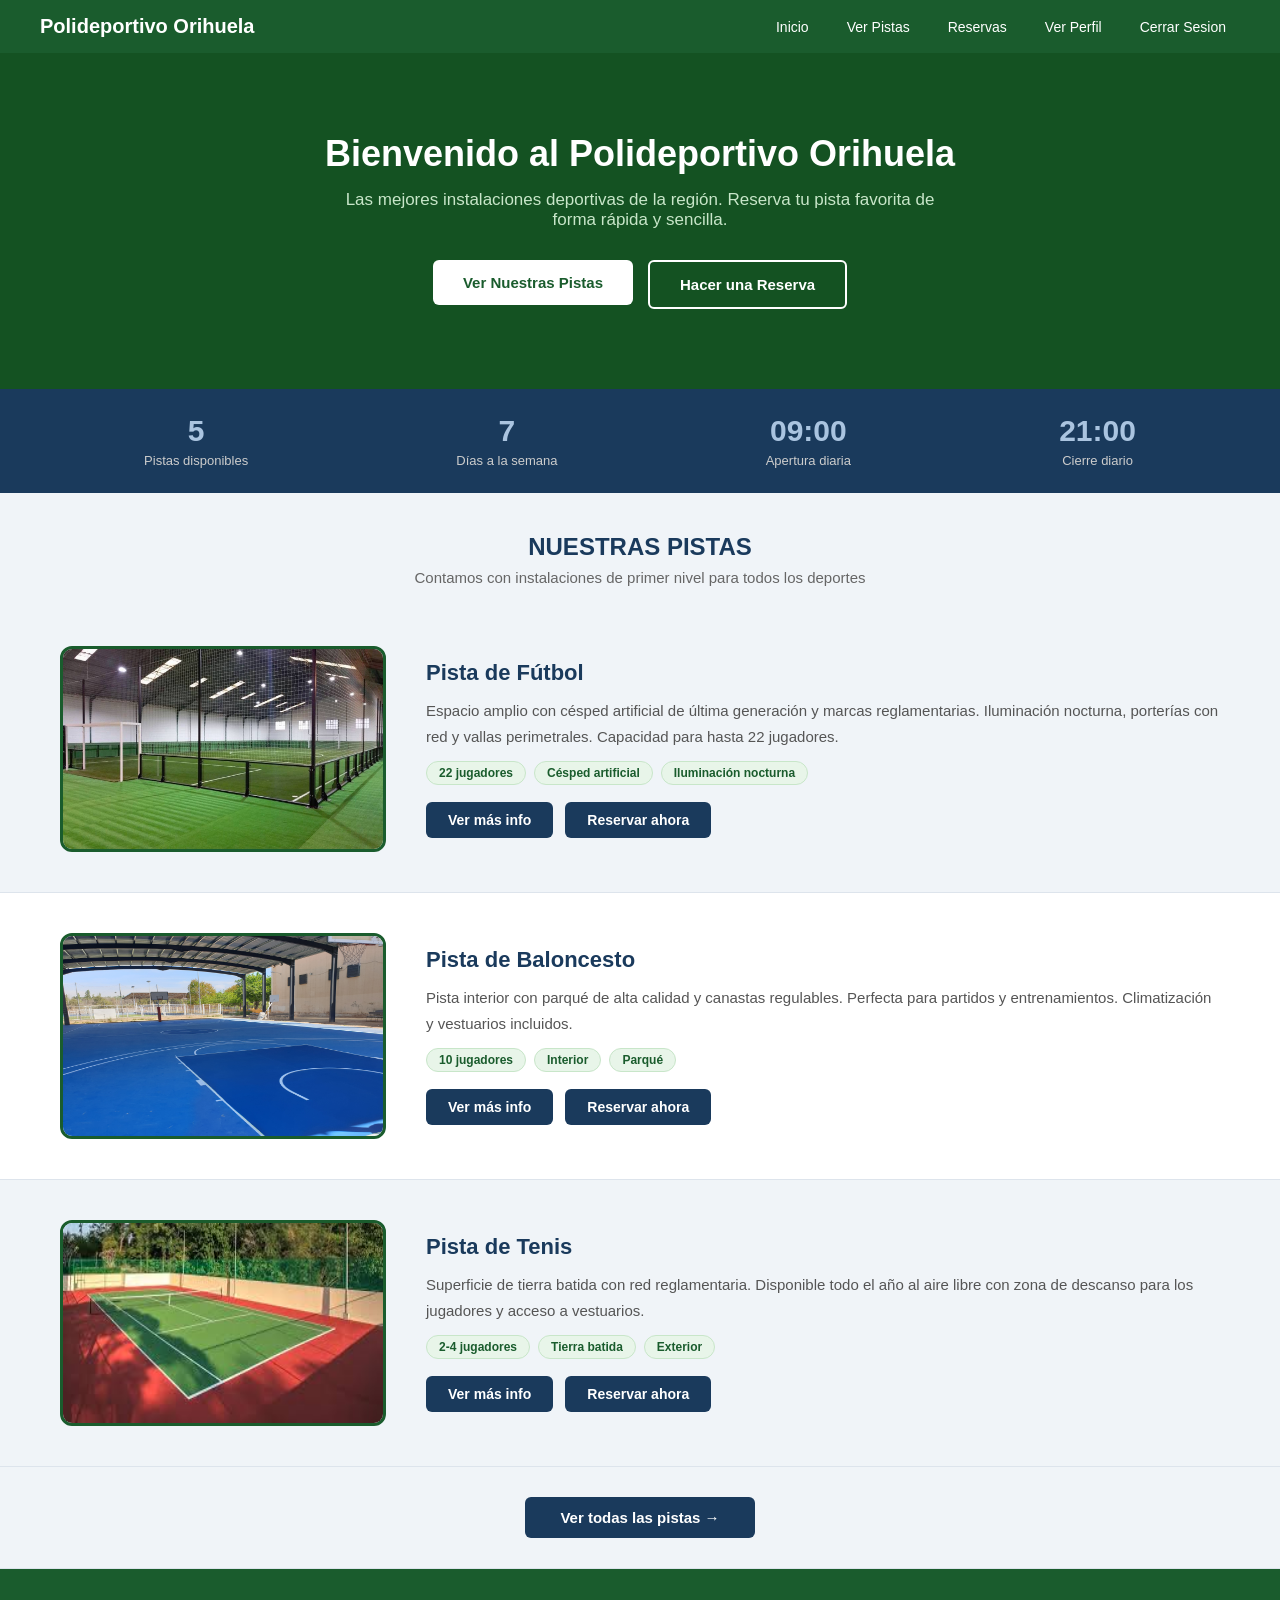
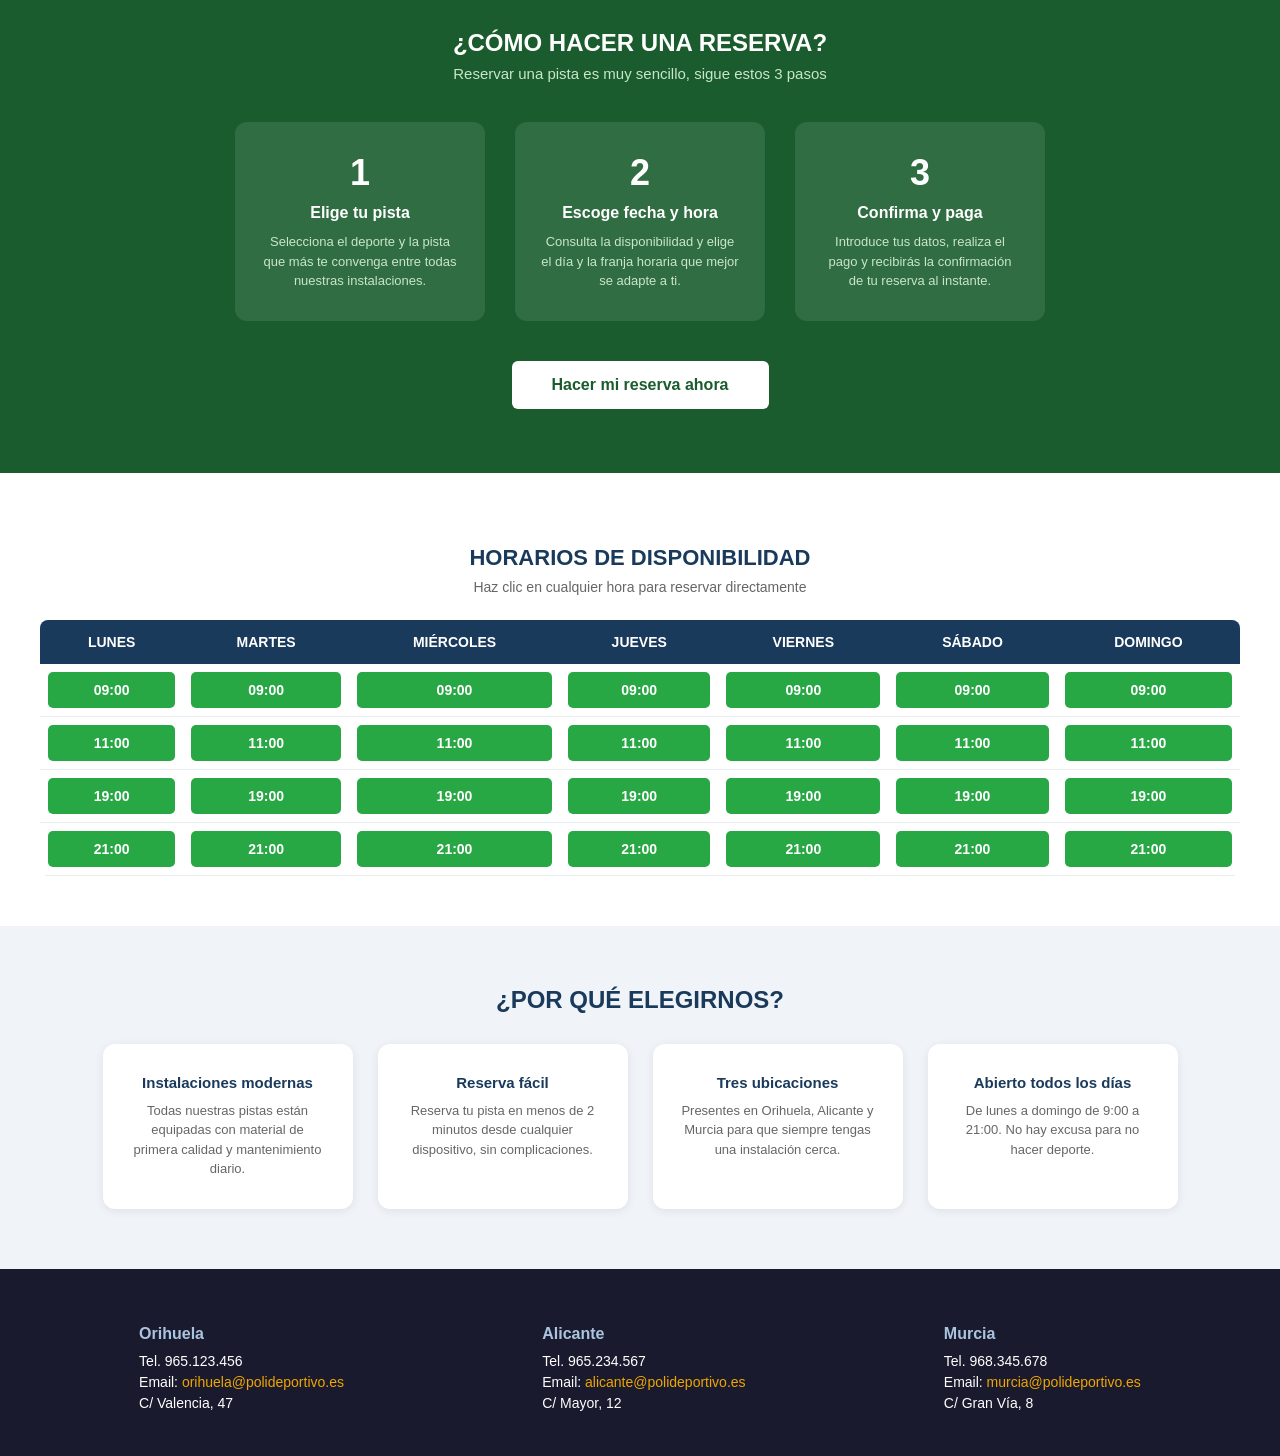
==== commit b254ca41: "Arreglado problema de redireccionamiento del menu de navegación." ====
--- a/index.html
+++ b/index.html
@@ -12,7 +12,7 @@
         <ul>
             <li><a href="index.html">Inicio</a></li>
             <li><a href="pistas.html">Ver Pistas</a></li>
-            <li><a href="">reservas.html</a></li>
+            <li><a href="reservas.html">Reservas</a></li>
             <li><a href="perfil.html">Ver Perfil</a></li>
             <li><a href="Login.html">Cerrar Sesion</a></li>
         </ul>
